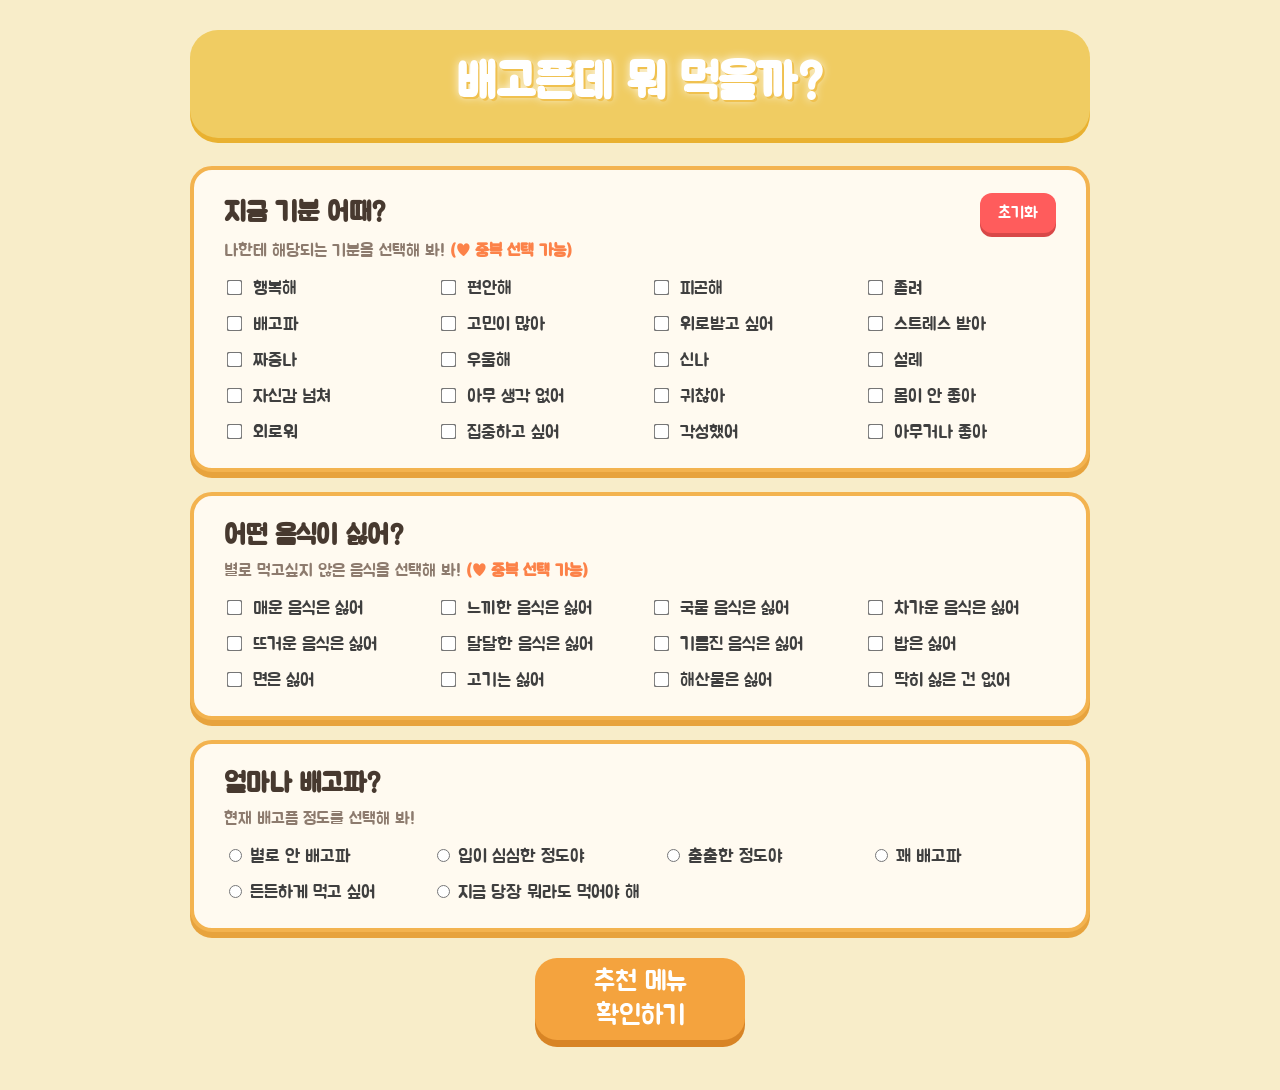
==== what-eat/index.html @ 0beb8591 "Add files via upload" ====
<!DOCTYPE html>
<html lang="ko">
<head>
  <meta charset="UTF-8" />
  <meta name="viewport" content="width=device-width, initial-scale=1.0" />
  <title>배고픈데 뭐 먹을까?</title>
  <link rel="stylesheet" href="style.css" />
</head>
<body>

<div id="mainPage" class="page">
  <div class="title-box">
    <h1>배고픈데 뭐 먹을까?</h1>
  </div>

  <div class="card">
   <div class="section-header">
    <h2>지금 기분 어때?</h2>
    <button class="reset-btn" onclick="resetChoices()">초기화</button>
</div>
    <p>
  나한테 해당되는 기분을 선택해 봐!
  <span class="warning-text">(♥ 중복 선택 가능)</span>
</p>
    <div class="options">
      <label><input type="checkbox" name="mood" value="행복해"> 행복해</label>
      <label><input type="checkbox" name="mood" value="편안해"> 편안해</label>
      <label><input type="checkbox" name="mood" value="피곤해"> 피곤해</label>
      <label><input type="checkbox" name="mood" value="졸려"> 졸려</label>
      <label><input type="checkbox" name="mood" value="배고파"> 배고파</label>
      <label><input type="checkbox" name="mood" value="고민이 많아"> 고민이 많아</label>
      <label><input type="checkbox" name="mood" value="위로받고 싶어"> 위로받고 싶어</label>
      <label><input type="checkbox" name="mood" value="스트레스 받아"> 스트레스 받아</label>
      <label><input type="checkbox" name="mood" value="짜증나"> 짜증나</label>
      <label><input type="checkbox" name="mood" value="우울해"> 우울해</label>
      <label><input type="checkbox" name="mood" value="신나"> 신나</label>
      <label><input type="checkbox" name="mood" value="설레"> 설레</label>
      <label><input type="checkbox" name="mood" value="자신감 넘쳐"> 자신감 넘쳐</label>
      <label><input type="checkbox" name="mood" value="아무 생각 없어"> 아무 생각 없어</label>
      <label><input type="checkbox" name="mood" value="귀찮아"> 귀찮아</label>
      <label><input type="checkbox" name="mood" value="몸이 안 좋아"> 몸이 안 좋아</label>
      <label><input type="checkbox" name="mood" value="외로워"> 외로워</label>
      <label><input type="checkbox" name="mood" value="집중하고 싶어"> 집중하고 싶어</label>
      <label><input type="checkbox" name="mood" value="각성했어"> 각성했어</label>
      <label><input type="checkbox" name="mood" value="아무거나 좋아"> 아무거나 좋아</label>
    </div>
  </div>

  <div class="card">
    <h2>어떤 음식이 싫어?</h2>
    <p>
  별로 먹고싶지 않은 음식을 선택해 봐!
  <span class="warning-text">(♥ 중복 선택 가능)</span>
</p>
    <div class="options">
      <label><input type="checkbox" name="hate" value="매운"> 매운 음식은 싫어</label>
      <label><input type="checkbox" name="hate" value="느끼한"> 느끼한 음식은 싫어</label>
      <label><input type="checkbox" name="hate" value="국물"> 국물 음식은 싫어</label>
      <label><input type="checkbox" name="hate" value="차가운"> 차가운 음식은 싫어</label>
      <label><input type="checkbox" name="hate" value="뜨거운"> 뜨거운 음식은 싫어</label>
      <label><input type="checkbox" name="hate" value="달달한"> 달달한 음식은 싫어</label>
      <label><input type="checkbox" name="hate" value="기름진"> 기름진 음식은 싫어</label>
      <label><input type="checkbox" name="hate" value="밥"> 밥은 싫어</label>
      <label><input type="checkbox" name="hate" value="면"> 면은 싫어</label>
      <label><input type="checkbox" name="hate" value="고기"> 고기는 싫어</label>
      <label><input type="checkbox" name="hate" value="해산물"> 해산물은 싫어</label>
      <label><input type="checkbox" name="hate" value="없음"> 딱히 싫은 건 없어</label>
    </div>
  </div>

  <div class="card">
    <h2>얼마나 배고파?</h2>
    <p>현재 배고픔 정도를 선택해 봐!</p>

    <div class="options">
     <label><input type="radio" name="hunger" value="별로"> 별로 안 배고파</label>
<label><input type="radio" name="hunger" value="입심심"> 입이 심심한 정도야</label>
<label><input type="radio" name="hunger" value="출출"> 출출한 정도야</label>
<label><input type="radio" name="hunger" value="꽤"> 꽤 배고파</label>
<label><input type="radio" name="hunger" value="든든"> 든든하게 먹고 싶어</label>
<label><input type="radio" name="hunger" value="당장"> 지금 당장 뭐라도 먹어야 해</label>
    </div>
  </div>

  <button class="main-btn" onclick="showResult()">추천 메뉴<br>확인하기</button>
</div>


  <div id="resultPage" class="page hidden">
    <div class="title-box">
      <h1>🍽️ 추천 메뉴</h1>
    </div>

    <div class="result-card">
      <h2>오늘의 추천 메뉴 TOP 3</h2>
      <div id="topMenu"></div>
    </div>

    <div class="result-card">
      <h2>😋 이런 건 어때?</h2>
      <p id="otherMenu"></p>
    </div>

    <button class="main-btn" onclick="goBack()">처음으로<br>돌아가기</button>
  </div>

 <script src="menuData.js"></script>
<script src="script.js"></script>
---- what-eat/style.css ----
@import url('https://fonts.googleapis.com/css2?family=Jua&display=swap');

* {
  box-sizing: border-box;
}

body {
  margin: 0;
  font-family: 'Jua', sans-serif;
  background: #f8edc9;
  color: #3f3f3f;
}

.page {
  width: 100%;
  min-height: 100vh;
  padding: 30px 0 50px;
}

.title-box {
  width: 900px;
  margin: 0 auto 28px;
  background: #f0cc62;
  border-radius: 28px;
  padding: 24px 20px;
  text-align: center;
  box-shadow: 0 5px 0 #e9b130;
}

h1 {
  margin: 0;
  font-size: 48px;

  color: white;

  text-shadow:
    2px 2px 0 #f0c14f,
    0 0 10px rgba(255,255,255,0.8);
}

.card,
.result-card {
  width: 900px;
  margin: 0 auto 20px;
  background: #fffaf0;
  border: 4px solid #f3b34f;
  border-radius: 22px;
  padding: 23px 30px;
  box-shadow: 0 6px 0 #e7a33d;
}

.card h2,
.result-card h2 {
  margin: 0;
  font-size: 27px;
  color: #47392f;
}

.card p {
  margin: 7px 0 17px;
  font-size: 17px;
  color: #8d7b6e;
}

.options {
  display: grid;
  grid-template-columns: repeat(4, 1fr);
  gap: 13px 22px;
}

label {
  font-size: 18px;
  cursor: pointer;
  white-space: nowrap;
}

input[type="checkbox"] {
  transform: scale(1.2);
  accent-color: #f6a23a;
  margin-right: 7px;
}

.main-btn {
  display: block;
  margin: 26px auto 0;
  width: 210px;
  height: 82px;
  border: none;
  border-radius: 22px;
  background: #f4a33e;
  color: white;
  font-family: 'Jua', sans-serif;
  font-size: 27px;
  line-height: 1.25;
  cursor: pointer;
  box-shadow: 0 7px 0 #d88425;
  transition: 0.15s;
}

.main-btn:hover {
  transform: translateY(-3px);
}

.main-btn:active {
  transform: translateY(5px);
  box-shadow: 0 2px 0 #d88425;
}

.hidden {
  display: none;
}

.menu-item {
  background: #fff1be;
  border: 3px solid #f2b94b;
  border-radius: 18px;
  padding: 14px 18px;
  margin: 12px 0;
  font-size: 24px;
}

#otherMenu {
  font-size: 22px;
  line-height: 1.8;
}

@media (max-width: 950px) {
  .title-box,
  .card,
  .result-card {
    width: 92%;
  }

  h1 {
    font-size: 36px;
  }

  .options {
    grid-template-columns: repeat(2, 1fr);
  }
}
.section-header {
    display: flex;
    justify-content: space-between;
    align-items: center;
}

.reset-btn {
    border: none;
    background: #ff5c5c;
    color: white;
    font-family: 'Jua', sans-serif;
    font-size: 16px;
    padding: 10px 18px;
    border-radius: 12px;
    cursor: pointer;
    box-shadow: 0 4px 0 #d84848;
    transition: 0.15s;
}

.reset-btn:hover {
    transform: translateY(-2px);
}

.reset-btn:active {
    transform: translateY(3px);
    box-shadow: 0 1px 0 #d84848;
}
.warning-text {
  color: #fc8249;
  font-weight: bold;
}
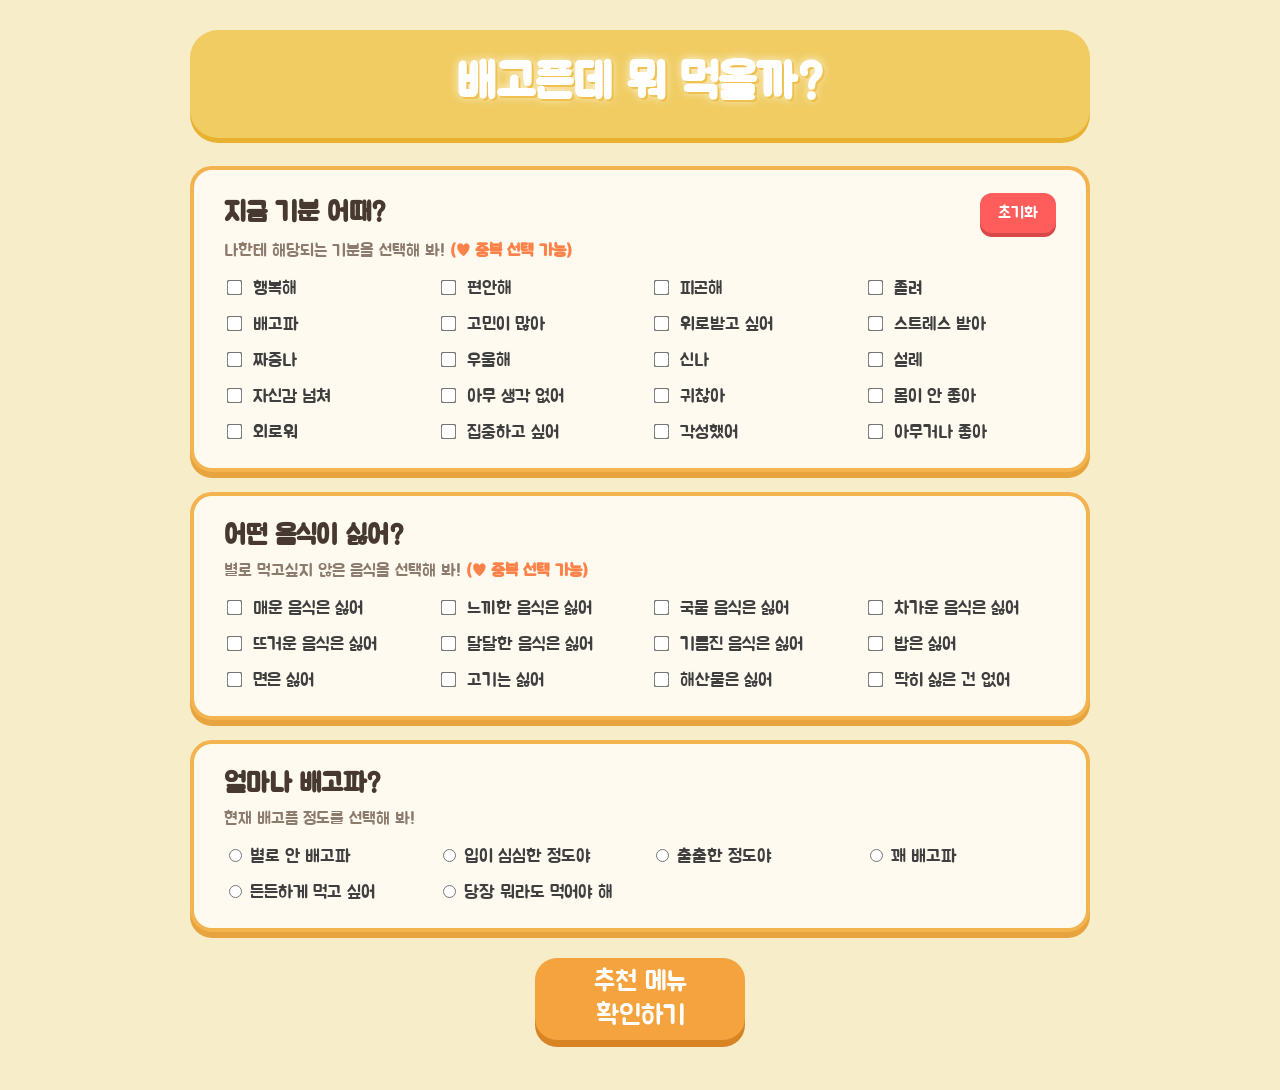
==== commit 5ba00003: "Add files via upload" ====
--- a/what-eat/index.html
+++ b/what-eat/index.html
@@ -78,7 +78,7 @@
 <label><input type="radio" name="hunger" value="출출"> 출출한 정도야</label>
 <label><input type="radio" name="hunger" value="꽤"> 꽤 배고파</label>
 <label><input type="radio" name="hunger" value="든든"> 든든하게 먹고 싶어</label>
-<label><input type="radio" name="hunger" value="당장"> 지금 당장 뭐라도 먹어야 해</label>
+<label><input type="radio" name="hunger" value="당장"> 당장 뭐라도 먹어야 해</label>
     </div>
   </div>
 
--- a/what-eat/style.css
+++ b/what-eat/style.css
@@ -71,7 +71,7 @@
 label {
   font-size: 18px;
   cursor: pointer;
-  white-space: nowrap;
+  white-space: normal;
 }
 
 input[type="checkbox"] {
@@ -169,4 +169,33 @@
 .warning-text {
   color: #fc8249;
   font-weight: bold;
+}
+@media (max-width: 600px) {
+  .options {
+    grid-template-columns: repeat(2, 1fr);
+    gap: 12px;
+  }
+
+  label {
+    font-size: 16px;
+    white-space: normal;
+    line-height: 1.3;
+  }
+
+  .card {
+    padding: 20px;
+  }
+}
+@media (max-width: 600px) {
+  .options {
+    grid-template-columns: repeat(2, 1fr);
+  }
+
+  .card:nth-of-type(3) .options {
+    grid-template-columns: repeat(3, 1fr);
+  }
+
+  .card:nth-of-type(3) label {
+    font-size: 14px;
+  }
 }
